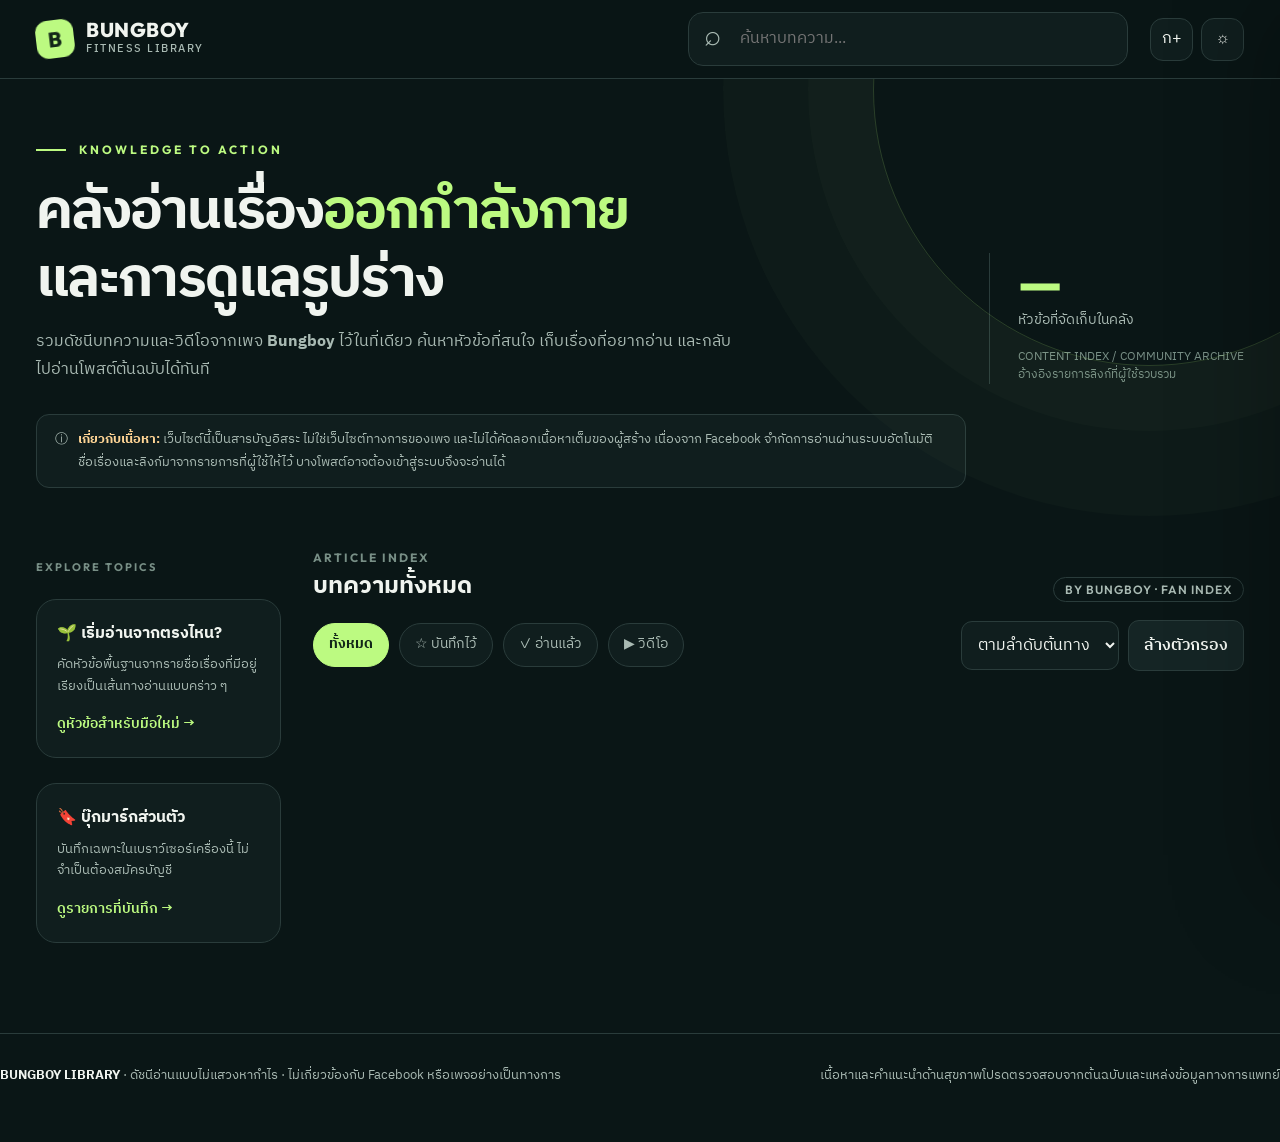
==== bungboy/index.html @ d6986ac8 "Add Bungboy fitness library index.html" ====
<!doctype html>
<html lang="th">
<head>
  <meta charset="utf-8">
  <meta name="viewport" content="width=device-width,initial-scale=1,viewport-fit=cover">
  <meta name="theme-color" content="#122928">
  <meta name="description" content="คลังหัวข้อบทความและวิดีโอจากเพจ Bungboy พร้อมระบบค้นหา แยกหมวด บุ๊กมาร์ก และลิงก์ต้นฉบับ">
  <title>BUNGBOY LIBRARY — คลังอ่านเรื่องฟิตเนส</title>
  <link rel="icon" type="image/svg+xml" href="./favicon.svg">
  <link rel="preconnect" href="https://fonts.googleapis.com">
  <link rel="preconnect" href="https://fonts.gstatic.com" crossorigin>
  <link href="https://fonts.googleapis.com/css2?family=IBM+Plex+Sans+Thai:wght@400;500;600;700&family=Outfit:wght@400;500;600;700;800&display=swap" rel="stylesheet">
  <style>
    :root {color-scheme:dark;--bg:#0a1616;--layer:#101e1e;--layer2:#152525;--line:#2a3c3b;--text:#f0f4ef;--muted:#a9bab3;--subtle:#788f86;--accent:#bcfa81;--accentInk:#122619;--gold:#ffd595;--danger:#f5a8a0;--radius:20px;--fs:16px}
    :root[data-theme="light"]{color-scheme:light;--bg:#f5f7f3;--layer:#ffffff;--layer2:#e9f1ec;--line:#d5e0d8;--text:#20302a;--muted:#55645c;--subtle:#73847a;--accent:#206f4d;--accentInk:#ffffff;--gold:#966410;--danger:#9f3c30}
    *{box-sizing:border-box}html{scroll-behavior:smooth}body{margin:0;background:var(--bg);color:var(--text);font:400 var(--fs)/1.7 'IBM Plex Sans Thai',sans-serif}button,input,select,textarea{font:inherit}a{color:inherit}button{cursor:pointer}button:focus-visible,a:focus-visible,input:focus-visible,select:focus-visible,textarea:focus-visible{outline:3px solid var(--accent);outline-offset:3px}::selection{background:var(--accent);color:var(--accentInk)}
    .container{max-width:1440px;margin:0 auto;padding:0 36px}.topbar{border-bottom:1px solid var(--line);background:color-mix(in srgb,var(--bg) 95%,transparent);position:sticky;top:0;z-index:40;backdrop-filter:blur(16px)}.topbar-inner{display:flex;align-items:center;min-height:78px;gap:22px}.brand{display:flex;align-items:center;text-decoration:none;gap:12px;flex-shrink:0}.brandmark{width:38px;height:38px;border-radius:12px;display:grid;place-items:center;background:var(--accent);color:var(--accentInk);font:800 21px Outfit,sans-serif;transform:rotate(-7deg)}.brand-title{font:800 20px/1.05 Outfit,sans-serif;letter-spacing:.5px}.brand-title small{display:block;font:500 11px/1.8 'IBM Plex Sans Thai',sans-serif;letter-spacing:1.5px;color:var(--muted)}.top-search{margin-left:auto;max-width:440px;flex:1;position:relative}.top-search:before{content:'⌕';font-size:29px;position:absolute;left:16px;top:0px;color:var(--muted)}.top-search input{background:var(--layer);border:1px solid var(--line);border-radius:15px;width:100%;padding:12px 17px 12px 51px;color:var(--text);outline:0}.top-search input:focus{border-color:var(--accent)}.iconbtn{display:inline-grid;place-items:center;border:1px solid var(--line);color:var(--text);background:var(--layer);width:43px;height:43px;border-radius:13px}.iconbtn:hover,.pill:hover,.sidebar-item:hover,.top-search input:hover{border-color:var(--accent)}.top-actions{display:flex;gap:8px}.microtag{border:1px solid var(--line);border-radius:100px;padding:4px 11px;color:var(--muted);font:600 12px Outfit,sans-serif;letter-spacing:1px}
    .hero{padding:63px 0 38px;position:relative;overflow:hidden}.hero:before{content:'';width:550px;height:550px;position:absolute;right:-145px;top:-265px;border:1px solid color-mix(in srgb,var(--accent) 18%,transparent);border-radius:50%;box-shadow:0 0 0 65px color-mix(in srgb,var(--accent) 2%,transparent),0 0 0 150px color-mix(in srgb,var(--accent) 2%,transparent);pointer-events:none}.hero-flex{display:flex;align-items:flex-end;justify-content:space-between;gap:30px}.eyebrow{font:700 12px Outfit,sans-serif;letter-spacing:3px;color:var(--accent);text-transform:uppercase;display:flex;gap:13px;align-items:center}.eyebrow:before{content:'';height:2px;width:30px;background:var(--accent)}h1{font-size:clamp(36px,4.3vw,65px);line-height:1.23;letter-spacing:-2px;max-width:780px;margin:22px 0 14px;font-weight:700}h1 span{color:var(--accent)}.intro{max-width:700px;color:var(--muted);margin:0;font-size:1.03em}.hero-side{border-left:1px solid var(--line);padding-left:28px;min-width:225px}.hero-side strong{display:block;font:800 51px/1.1 Outfit,sans-serif;color:var(--accent)}.hero-side div{color:var(--muted);font-size:.85em}.hero-side .source{font-size:.72em;line-height:1.6;margin-top:15px;color:var(--subtle)}.trust{margin-top:30px;display:inline-flex;align-items:flex-start;gap:10px;font-size:.83em;padding:13px 18px;color:var(--muted);border:1px solid var(--line);background:var(--layer);border-radius:13px;max-width:930px}.trust b{color:var(--gold);font-weight:700}
    .layout{display:grid;grid-template-columns:245px minmax(0,1fr);gap:32px;padding-top:18px;padding-bottom:90px}.aside{position:sticky;top:105px;align-self:start}.aside-section{font:700 11px Outfit,sans-serif;letter-spacing:2px;color:var(--subtle);margin:16px 0}.sidebar-item{display:flex;width:100%;align-items:center;gap:11px;padding:11px 13px;background:transparent;color:var(--muted);border:1px solid transparent;border-radius:12px;text-align:left;font-size:.92em;margin:3px 0}.sidebar-item.active{background:var(--layer2);border-color:var(--line);color:var(--accent);font-weight:600}.sidebar-item .emoji{width:23px;text-align:center;font-size:18px}.sidebar-item .count{margin-left:auto;font:600 12px Outfit,sans-serif;opacity:.65}.aside-card{border:1px solid var(--line);border-radius:var(--radius);padding:20px;background:var(--layer);margin-top:25px}.aside-card h3{margin:0 0 7px;font-size:1em}.aside-card p{margin:0 0 13px;font-size:.8em;color:var(--muted)}.aside-card button{color:var(--accent);border:0;background:transparent;padding:0;text-align:left;font-weight:600;font-size:.85em}.aside-card button:hover{text-decoration:underline}
    .content-top{display:flex;justify-content:space-between;align-items:end;gap:20px;padding:6px 0 18px}.section-label{color:var(--subtle);font:700 12px Outfit,sans-serif;letter-spacing:2px}.section-heading{font-size:24px;font-weight:700;margin:6px 0 0;line-height:1.3}.filters{display:flex;align-items:center;gap:10px;flex-wrap:wrap;padding-bottom:20px}.pill{border:1px solid var(--line);background:var(--layer);color:var(--muted);padding:9px 15px;border-radius:100px;font-size:.88em}.pill.active{border-color:var(--accent);background:var(--accent);color:var(--accentInk);font-weight:700}.filter-right{margin-left:auto;display:flex;gap:9px;align-items:center}.filter-right select{background:var(--layer);color:var(--text);border:1px solid var(--line);border-radius:11px;padding:9px 12px;max-width:180px}.results{font-size:.81em;color:var(--muted);padding-bottom:18px}.cards{display:grid;grid-template-columns:repeat(2,minmax(0,1fr));gap:15px}.item{border:1px solid var(--line);border-radius:var(--radius);background:var(--layer);padding:21px;display:flex;flex-direction:column;min-height:209px;transition:transform .2s,border-color .2s}.item:hover{border-color:color-mix(in srgb,var(--accent) 55%,var(--line));transform:translateY(-3px)}.item-top{display:flex;align-items:center;justify-content:space-between;gap:9px}.item-label{display:inline-flex;gap:7px;align-items:center;font-size:.75em;color:var(--accent);font-weight:700}.item-label .dot{background:var(--accent);width:6px;height:6px;border-radius:50%}.item .titlebutton{font-weight:700;color:var(--text);line-height:1.55;text-align:left;background:transparent;border:0;padding:14px 0 8px;font-size:1.09em;display:block;flex:1}.item .titlebutton:hover{color:var(--accent)}.item-bottom{display:flex;justify-content:space-between;align-items:center;gap:10px;color:var(--subtle);font:.78em Outfit,'IBM Plex Sans Thai',sans-serif;border-top:1px solid var(--line);padding-top:13px}.item-actions{display:flex;align-items:center;gap:8px}.savebtn{border:1px solid var(--line);background:transparent;border-radius:9px;width:33px;height:33px;color:var(--muted);font-size:19px}.savebtn.saved{color:var(--accent);border-color:var(--accent)}.readbtn{background:transparent;color:var(--accent);border:0;font-size:.87em;font-weight:700;white-space:nowrap}.readbtn:hover{text-decoration:underline}.empty{padding:70px 24px;text-align:center;border:1px dashed var(--line);border-radius:var(--radius);color:var(--muted)}.empty strong{display:block;color:var(--text);font-size:1.3em}.footer{padding:30px 0 55px;border-top:1px solid var(--line);font-size:.83em;color:var(--muted);display:flex;gap:18px;justify-content:space-between;flex-wrap:wrap}.footer strong{color:var(--text)}.footer a{color:var(--accent)}
    .backdrop{position:fixed;inset:0;background:rgba(0,0,0,.66);z-index:90;display:none}.backdrop.open{display:block}.reader{position:fixed;z-index:91;right:0;top:0;bottom:0;width:min(650px,100%);background:var(--bg);border-left:1px solid var(--line);overflow-y:auto;transform:translateX(104%);transition:transform .25s ease;box-shadow:-40px 0 90px rgba(0,0,0,.26)}.reader.open{transform:translateX(0)}.reader-head{position:sticky;top:0;z-index:2;background:var(--bg);padding:16px 25px;border-bottom:1px solid var(--line);display:flex;justify-content:space-between;align-items:center;gap:15px}.reader-inner{padding:28px 30px 75px}.reader-kicker{font:700 12px Outfit,sans-serif;letter-spacing:1.5px;color:var(--accent);text-transform:uppercase}.reader h2{font-size:clamp(27px,2.8vw,38px);line-height:1.4;letter-spacing:-.5px;margin:15px 0 23px}.source-box{border-radius:17px;padding:20px;background:var(--layer);border:1px solid var(--line)}.source-box h3{font-size:1em;margin:0 0 4px}.source-box p{color:var(--muted);font-size:.88em;margin:0 0 15px}.buttonrow{display:flex;gap:9px;flex-wrap:wrap}.primary{border:0;border-radius:11px;padding:12px 17px;color:var(--accentInk);background:var(--accent);font-weight:700;text-decoration:none;display:inline-flex;gap:8px;justify-content:center}.secondary{border:1px solid var(--line);border-radius:11px;padding:11px 15px;color:var(--text);background:var(--layer2);font-weight:600}.reader-block{margin-top:25px}.reader-block h3{margin:0 0 11px;font-size:1.08em}.reader-block p{font-size:.9em;color:var(--muted)}.preview{background:var(--layer);border:1px solid var(--line);border-radius:17px;overflow:hidden;padding:15px}.preview iframe{width:100%;min-height:470px;border:0;border-radius:10px;background:white}.preview-placeholder{padding:45px 15px;text-align:center;color:var(--muted);font-size:.9em}.preview-placeholder .symbol{display:block;font-size:42px;margin-bottom:14px}.preview-note{color:var(--subtle)!important;font-size:.78em!important}.note{width:100%;min-height:148px;resize:vertical;padding:14px;background:var(--layer);border:1px solid var(--line);color:var(--text);border-radius:12px}.reader .notice{padding:13px 17px;border-left:3px solid var(--gold);color:var(--muted);background:var(--layer);font-size:.82em;margin-top:24px}.reader .notice strong{color:var(--gold)}.mobile-cats{display:none}.kbd{font:700 11px Outfit,sans-serif;border:1px solid var(--line);padding:2px 6px;border-radius:5px;color:var(--subtle)}
    @media(max-width:1040px){.container{padding:0 24px}.layout{grid-template-columns:205px minmax(0,1fr);gap:20px}.cards{grid-template-columns:1fr}.hero-side{min-width:180px}}
    @media(max-width:760px){.container{padding:0 18px}.topbar-inner{min-height:69px;gap:11px}.brand-title{font-size:17px}.brand-title small{font-size:9px}.top-search{flex:1;min-width:0}.top-search input{padding:10px 10px 10px 36px;font-size:.82em}.top-search:before{left:9px;top:0;font-size:23px}.top-actions{gap:5px}.iconbtn{width:37px;height:37px}.hero{padding:40px 0 20px}.hero-flex{display:block}.hero-side{display:flex;gap:10px;align-items:baseline;border:0;padding:20px 0 0}.hero-side strong{font-size:36px}.hero-side .source{display:none}h1{letter-spacing:-1px;font-size:clamp(34px,7vw,47px)}.layout{display:block;padding-top:10px}.aside{display:none}.mobile-cats{display:block;overflow-x:auto;white-space:nowrap;margin-bottom:17px;padding-bottom:4px}.mobile-cats button{margin-right:7px}.content-top{align-items:center}.filter-right{margin-left:0;width:100%}.filter-right select{flex:1;max-width:none}.cards{grid-template-columns:1fr}.item{min-height:180px}.reader-inner{padding:24px 20px 50px}.reader-head{padding:14px 18px}.reader{border:0}.trust{font-size:.77em}.footer{flex-direction:column;gap:7px}}
    @media(max-width:410px){.brand-title small{display:none}.top-actions #fontBtn{display:none}.brand{gap:6px}.brandmark{width:32px;height:32px;font-size:18px}.brand-title{font-size:14px}.top-search input{font-size:.73em}.topbar-inner{gap:7px}.top-search input{padding-left:31px}}
    @media(prefers-reduced-motion:reduce){*,*:before,*:after{transition:none!important;scroll-behavior:auto!important}}
  </style>
  <script src="./data.js" defer></script>
  <script src="./app.js" defer></script>
</head>
<body>
  <header class="topbar"><div class="container topbar-inner">
    <a class="brand" href="./" aria-label="หน้าแรก Bungboy Library"><span class="brandmark">B</span><span class="brand-title">BUNGBOY <small>FITNESS LIBRARY</small></span></a>
    <label class="top-search"><span class="sr-only" style="position:absolute;clip:rect(0,0,0,0)">ค้นหาบทความ</span><input id="search" type="search" placeholder="ค้นหาบทความ..." autocomplete="off" aria-label="ค้นหาชื่อบทความ"></label>
    <div class="top-actions"><button class="iconbtn" id="fontBtn" title="เพิ่มขนาดตัวอักษร" aria-label="เพิ่มขนาดตัวอักษร">ก+</button><button class="iconbtn" id="themeBtn" title="สลับโหมดสว่างหรือมืด" aria-label="สลับธีม">☼</button></div>
  </div></header>
  <section class="hero"><div class="container"><div class="hero-flex"><div>
    <div class="eyebrow">KNOWLEDGE TO ACTION</div>
    <h1>คลังอ่านเรื่อง<span>ออกกำลังกาย</span><br>และการดูแลรูปร่าง</h1>
    <p class="intro">รวมดัชนีบทความและวิดีโอจากเพจ <strong>Bungboy</strong> ไว้ในที่เดียว ค้นหาหัวข้อที่สนใจ เก็บเรื่องที่อยากอ่าน และกลับไปอ่านโพสต์ต้นฉบับได้ทันที</p>
  </div><div class="hero-side"><strong id="heroTotal">—</strong><div>หัวข้อที่จัดเก็บในคลัง</div><div class="source">CONTENT INDEX / COMMUNITY ARCHIVE<br>อ้างอิงรายการลิงก์ที่ผู้ใช้รวบรวม</div></div></div>
  <div class="trust"><span>ⓘ</span><span><b>เกี่ยวกับเนื้อหา:</b> เว็บไซต์นี้เป็นสารบัญอิสระ ไม่ใช่เว็บไซต์ทางการของเพจ และไม่ได้คัดลอกเนื้อหาเต็มของผู้สร้าง เนื่องจาก Facebook จำกัดการอ่านผ่านระบบอัตโนมัติ ชื่อเรื่องและลิงก์มาจากรายการที่ผู้ใช้ให้ไว้ บางโพสต์อาจต้องเข้าสู่ระบบจึงจะอ่านได้</span></div>
  </div></section>
  <div class="container layout"><aside class="aside"><div class="aside-section">EXPLORE TOPICS</div><nav id="categories" aria-label="เลือกหมวดหมู่"></nav>
    <div class="aside-card"><h3>🌱 เริ่มอ่านจากตรงไหน?</h3><p>คัดหัวข้อพื้นฐานจากรายชื่อเรื่องที่มีอยู่ เรียงเป็นเส้นทางอ่านแบบคร่าว ๆ</p><button id="startRoute">ดูหัวข้อสำหรับมือใหม่ →</button></div>
    <div class="aside-card"><h3>🔖 บุ๊กมาร์กส่วนตัว</h3><p>บันทึกเฉพาะในเบราว์เซอร์เครื่องนี้ ไม่จำเป็นต้องสมัครบัญชี</p><button id="showSaved">ดูรายการที่บันทึก →</button></div>
  </aside><main id="content"><div class="content-top"><div><div class="section-label">ARTICLE INDEX</div><h2 class="section-heading" id="sectionTitle">บทความทั้งหมด</h2></div><span class="microtag">BY BUNGBOY · FAN INDEX</span></div>
    <div class="mobile-cats" id="mobileCats" aria-label="เลือกหมวดหมู่"></div>
    <div class="filters"><button class="pill active" data-filter="all">ทั้งหมด</button><button class="pill" data-filter="saved">☆ บันทึกไว้</button><button class="pill" data-filter="read">✓ อ่านแล้ว</button><button class="pill" data-filter="video">▶ วิดีโอ</button><div class="filter-right"><select id="sort" aria-label="เรียงลำดับ"><option value="original">ตามลำดับต้นทาง</option><option value="az">ชื่อเรื่อง ก → ฮ</option><option value="za">ชื่อเรื่อง ฮ → ก</option></select><button class="secondary" id="clearFilters" type="button">ล้างตัวกรอง</button></div></div>
    <div id="results" class="results" role="status" aria-live="polite"></div><div id="cards" class="cards"></div><div id="pagination" style="padding-top:26px;text-align:center"></div>
  </main></div>
  <footer class="container footer"><div><strong>BUNGBOY LIBRARY</strong> · ดัชนีอ่านแบบไม่แสวงหากำไร · ไม่เกี่ยวข้องกับ Facebook หรือเพจอย่างเป็นทางการ</div><div>เนื้อหาและคำแนะนำด้านสุขภาพโปรดตรวจสอบจากต้นฉบับและแหล่งข้อมูลทางการแพทย์</div></footer>
  <div class="backdrop" id="backdrop"></div><aside class="reader" id="reader" role="dialog" aria-modal="true" aria-labelledby="readerTitle" aria-hidden="true"><div class="reader-head"><span class="section-label">READING DESK <span id="readerPosition"></span></span><button class="iconbtn" id="closeReader" aria-label="ปิดหน้าต่างอ่าน">✕</button></div>
    <div class="reader-inner"><span class="reader-kicker" id="readerCategory"></span><h2 id="readerTitle"></h2>
      <div class="source-box"><h3>อ่านเนื้อหาจากผู้เขียนต้นฉบับ</h3><p>ลิงก์อาจเปิดในแอป Facebook/YouTube และอาจต้องเข้าสู่ระบบ บทความเต็มไม่ได้ถูกเก็บบนเว็บไซต์นี้</p><div class="buttonrow"><a class="primary" id="originalLink" target="_blank" rel="noopener noreferrer">↗ เปิดบทความต้นฉบับ</a><button class="secondary" id="copyLink">คัดลอกลิงก์</button><button class="secondary" id="markRead">✓ อ่านแล้ว</button><button class="secondary" id="saveReader">☆ บันทึก</button></div><p id="urlWarning" style="color:var(--gold);margin:12px 0 0;display:none"></p></div>
      <div class="reader-block"><h3>ดูโพสต์จากต้นทางในหน้านี้</h3><div class="preview" id="preview"><div class="preview-placeholder"><span class="symbol">▤</span><p>เปิดดูโพสต์แบบฝังได้ ถ้าเจ้าของเนื้อหาและ Facebook อนุญาต</p><button class="secondary" id="loadEmbed">ลองแสดงโพสต์แบบฝัง</button><p class="preview-note">การแสดงผลอาจไม่สำเร็จสำหรับภาพ วิดีโอ หรือโพสต์ที่ต้องเข้าสู่ระบบ</p></div></div></div>
      <div class="reader-block"><h3>📝 จดประเด็นที่คุณอ่านได้</h3><p>เขียนบันทึกของคุณเอง ระบบจะจำไว้เฉพาะเบราว์เซอร์นี้</p><textarea class="note" id="myNote" placeholder="อ่านต้นฉบับแล้ว ได้เรียนรู้อะไรบ้าง?\nเช่น สิ่งที่เข้าใจ / สิ่งที่จะนำไปลองทำ"></textarea><div style="color:var(--subtle);font-size:.75em;margin-top:7px" id="noteStatus">บันทึกอัตโนมัติในเครื่อง</div></div>
      <div class="notice"><strong>หมายเหตุ:</strong> ชื่อเรื่องเป็นข้อมูลจากรายการรวบรวม ไม่ใช่การตรวจสอบข้อความหรือข้อเท็จจริงในโพสต์ รายการที่กู้ URL จากลิงก์ถูกตัดยังต้องตรวจสอบกับโพสต์จริง</div>
    </div></aside>
</body>
</html>
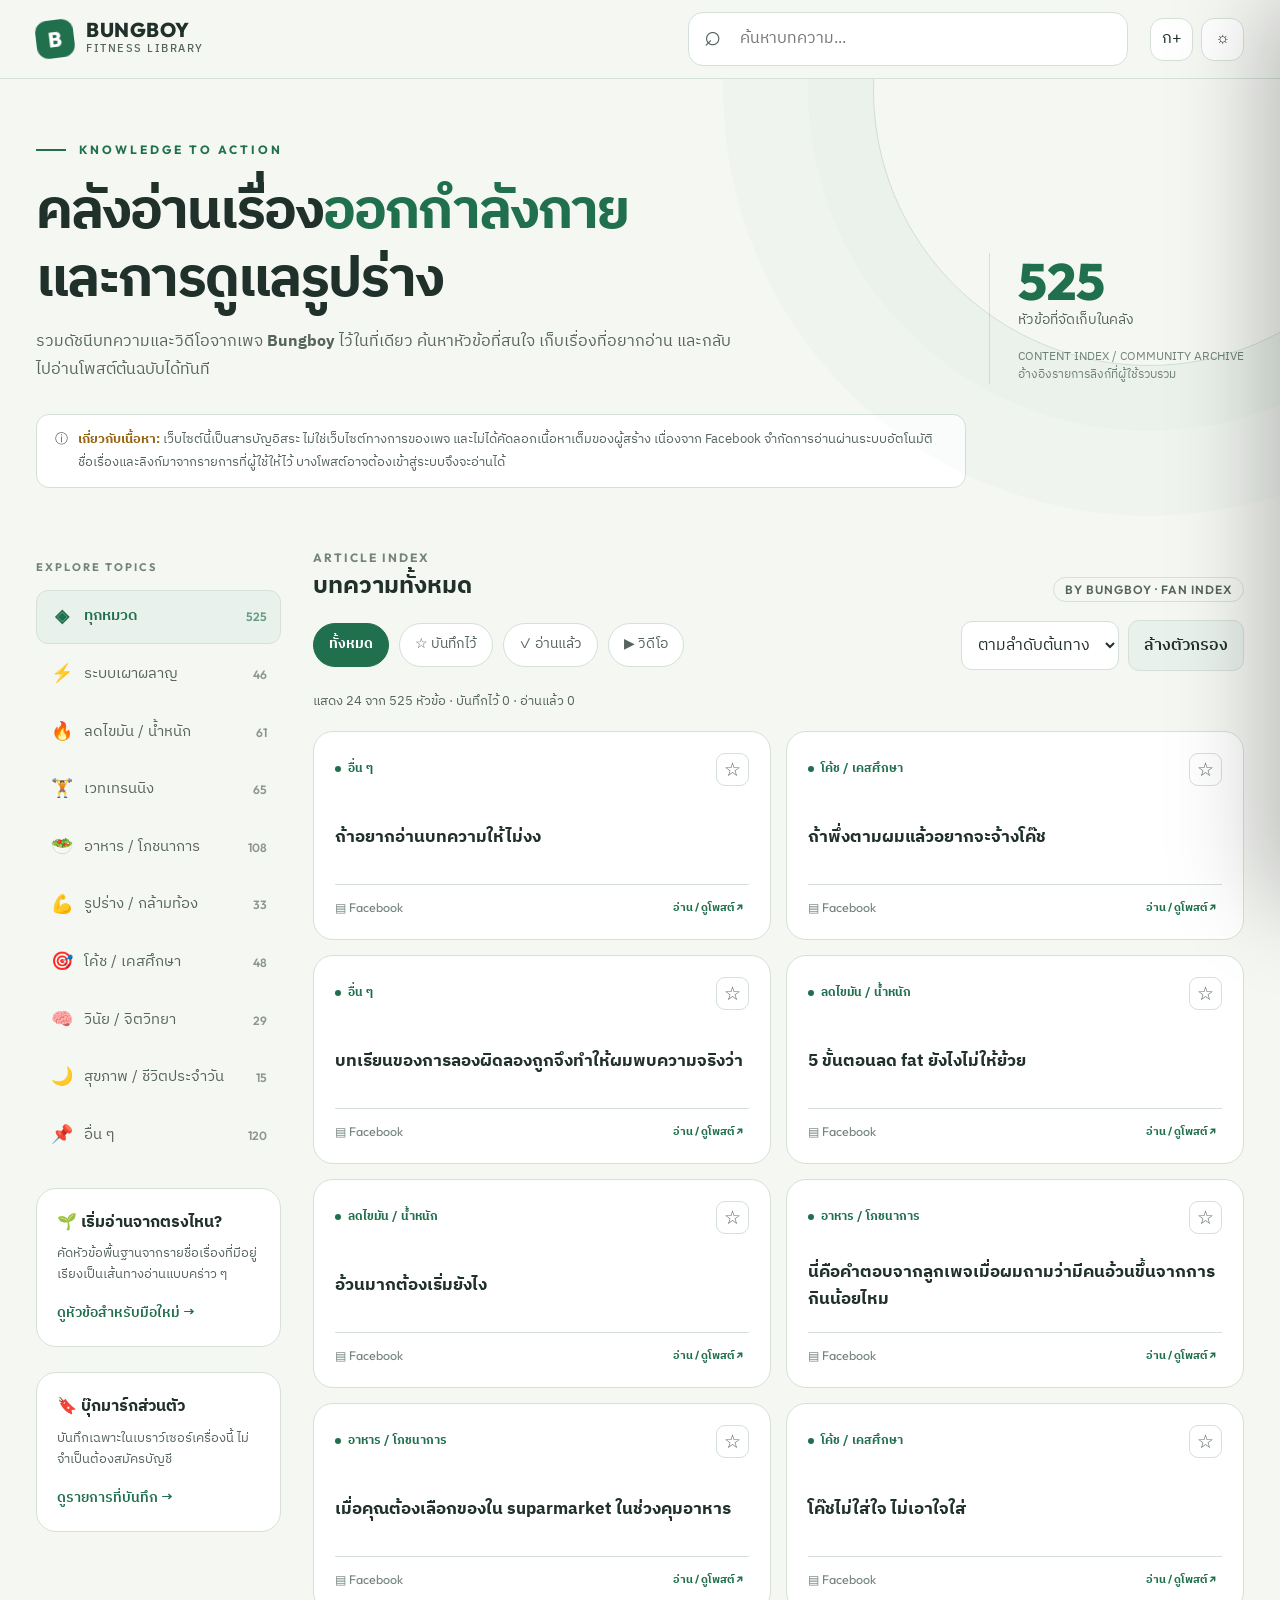
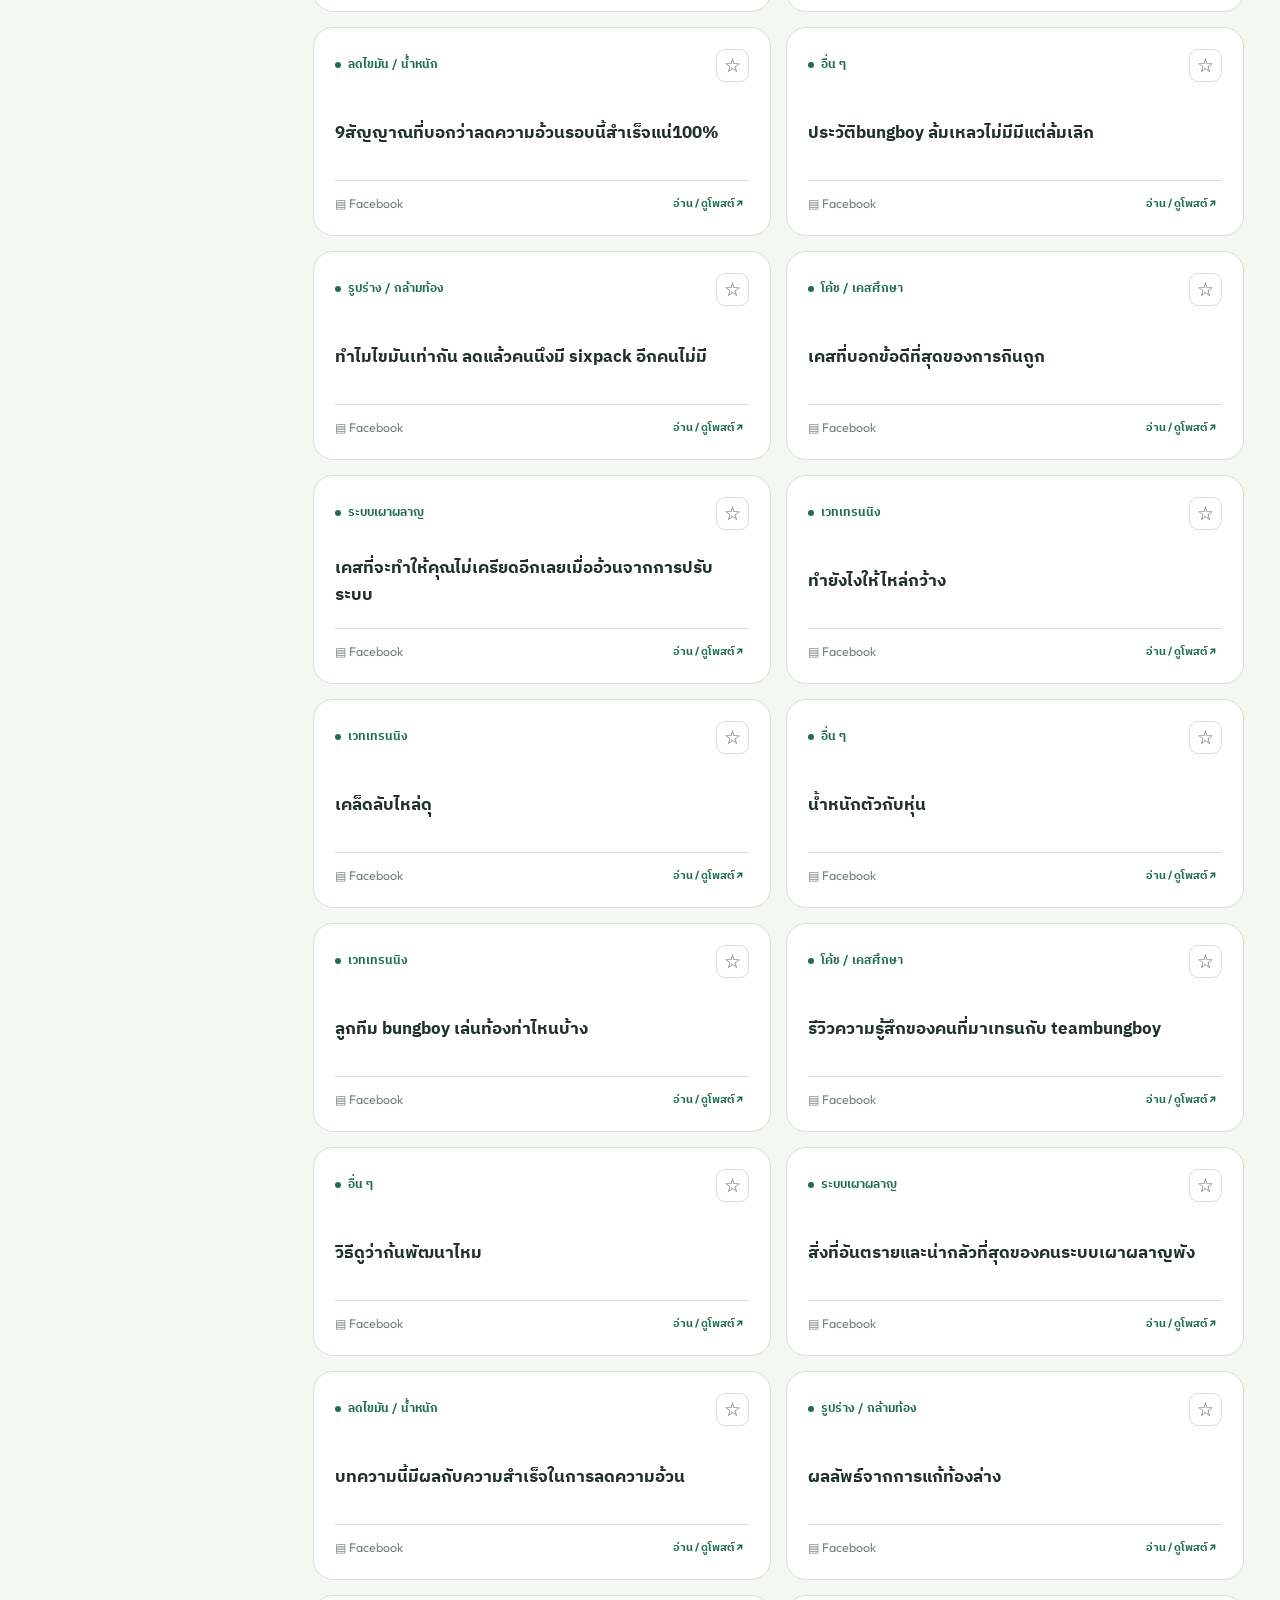
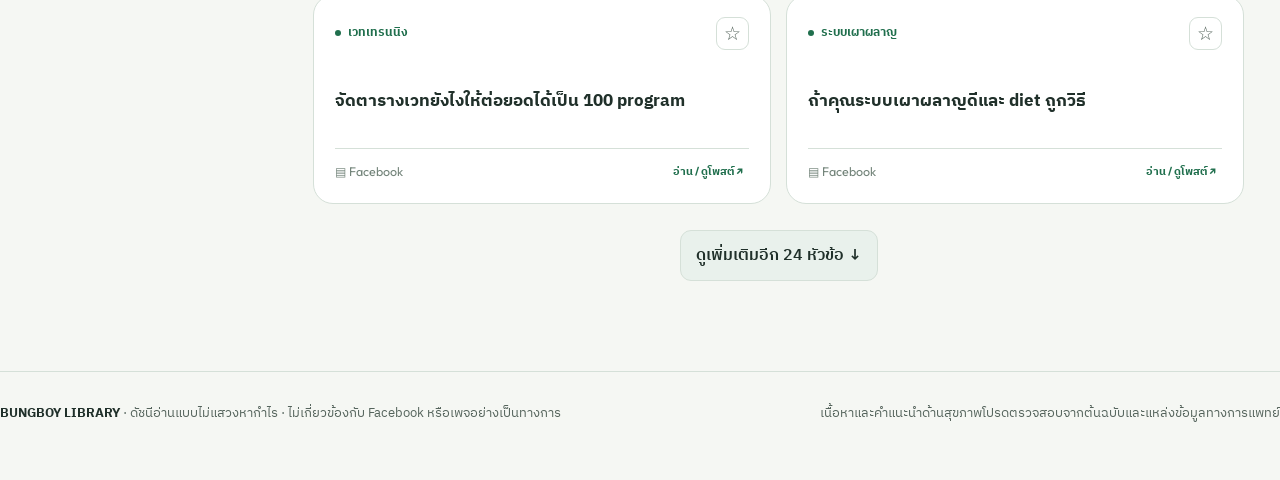
==== commit ff1a2860: "Improve mobile article index layout" ====
--- a/bungboy/index.html
+++ b/bungboy/index.html
@@ -15,12 +15,12 @@
     :root[data-theme="light"]{color-scheme:light;--bg:#f5f7f3;--layer:#ffffff;--layer2:#e9f1ec;--line:#d5e0d8;--text:#20302a;--muted:#55645c;--subtle:#73847a;--accent:#206f4d;--accentInk:#ffffff;--gold:#966410;--danger:#9f3c30}
     *{box-sizing:border-box}html{scroll-behavior:smooth}body{margin:0;background:var(--bg);color:var(--text);font:400 var(--fs)/1.7 'IBM Plex Sans Thai',sans-serif}button,input,select,textarea{font:inherit}a{color:inherit}button{cursor:pointer}button:focus-visible,a:focus-visible,input:focus-visible,select:focus-visible,textarea:focus-visible{outline:3px solid var(--accent);outline-offset:3px}::selection{background:var(--accent);color:var(--accentInk)}
     .container{max-width:1440px;margin:0 auto;padding:0 36px}.topbar{border-bottom:1px solid var(--line);background:color-mix(in srgb,var(--bg) 95%,transparent);position:sticky;top:0;z-index:40;backdrop-filter:blur(16px)}.topbar-inner{display:flex;align-items:center;min-height:78px;gap:22px}.brand{display:flex;align-items:center;text-decoration:none;gap:12px;flex-shrink:0}.brandmark{width:38px;height:38px;border-radius:12px;display:grid;place-items:center;background:var(--accent);color:var(--accentInk);font:800 21px Outfit,sans-serif;transform:rotate(-7deg)}.brand-title{font:800 20px/1.05 Outfit,sans-serif;letter-spacing:.5px}.brand-title small{display:block;font:500 11px/1.8 'IBM Plex Sans Thai',sans-serif;letter-spacing:1.5px;color:var(--muted)}.top-search{margin-left:auto;max-width:440px;flex:1;position:relative}.top-search:before{content:'⌕';font-size:29px;position:absolute;left:16px;top:0px;color:var(--muted)}.top-search input{background:var(--layer);border:1px solid var(--line);border-radius:15px;width:100%;padding:12px 17px 12px 51px;color:var(--text);outline:0}.top-search input:focus{border-color:var(--accent)}.iconbtn{display:inline-grid;place-items:center;border:1px solid var(--line);color:var(--text);background:var(--layer);width:43px;height:43px;border-radius:13px}.iconbtn:hover,.pill:hover,.sidebar-item:hover,.top-search input:hover{border-color:var(--accent)}.top-actions{display:flex;gap:8px}.microtag{border:1px solid var(--line);border-radius:100px;padding:4px 11px;color:var(--muted);font:600 12px Outfit,sans-serif;letter-spacing:1px}
-    .hero{padding:63px 0 38px;position:relative;overflow:hidden}.hero:before{content:'';width:550px;height:550px;position:absolute;right:-145px;top:-265px;border:1px solid color-mix(in srgb,var(--accent) 18%,transparent);border-radius:50%;box-shadow:0 0 0 65px color-mix(in srgb,var(--accent) 2%,transparent),0 0 0 150px color-mix(in srgb,var(--accent) 2%,transparent);pointer-events:none}.hero-flex{display:flex;align-items:flex-end;justify-content:space-between;gap:30px}.eyebrow{font:700 12px Outfit,sans-serif;letter-spacing:3px;color:var(--accent);text-transform:uppercase;display:flex;gap:13px;align-items:center}.eyebrow:before{content:'';height:2px;width:30px;background:var(--accent)}h1{font-size:clamp(36px,4.3vw,65px);line-height:1.23;letter-spacing:-2px;max-width:780px;margin:22px 0 14px;font-weight:700}h1 span{color:var(--accent)}.intro{max-width:700px;color:var(--muted);margin:0;font-size:1.03em}.hero-side{border-left:1px solid var(--line);padding-left:28px;min-width:225px}.hero-side strong{display:block;font:800 51px/1.1 Outfit,sans-serif;color:var(--accent)}.hero-side div{color:var(--muted);font-size:.85em}.hero-side .source{font-size:.72em;line-height:1.6;margin-top:15px;color:var(--subtle)}.trust{margin-top:30px;display:inline-flex;align-items:flex-start;gap:10px;font-size:.83em;padding:13px 18px;color:var(--muted);border:1px solid var(--line);background:var(--layer);border-radius:13px;max-width:930px}.trust b{color:var(--gold);font-weight:700}
+    .hero{padding:63px 0 38px;position:relative;overflow:hidden}.hero:before{content:'';width:550px;height:550px;position:absolute;right:-145px;top:-265px;border:1px solid color-mix(in srgb,var(--accent) 18%,transparent);border-radius:50%;box-shadow:0 0 0 65px color-mix(in srgb,var(--accent) 2%,transparent),0 0 0 150px color-mix(in srgb,var(--accent) 2%,transparent);pointer-events:none}.hero-flex{display:flex;align-items:flex-end;justify-content:space-between;gap:30px}.eyebrow{font:700 12px Outfit,sans-serif;letter-spacing:3px;color:var(--accent);text-transform:uppercase;display:flex;gap:13px;align-items:center}.eyebrow:before{content:'';height:2px;width:30px;background:var(--accent)}h1{font-size:clamp(36px,4.3vw,65px);line-height:1.23;letter-spacing:-2px;max-width:780px;margin:22px 0 14px;font-weight:700}h1 span{color:var(--accent);white-space:nowrap}.intro{max-width:700px;color:var(--muted);margin:0;font-size:1.03em}.hero-side{border-left:1px solid var(--line);padding-left:28px;min-width:225px}.hero-side strong{display:block;font:800 51px/1.1 Outfit,sans-serif;color:var(--accent)}.hero-side div{color:var(--muted);font-size:.85em}.hero-side .source{font-size:.72em;line-height:1.6;margin-top:15px;color:var(--subtle)}.trust{margin-top:30px;display:inline-flex;align-items:flex-start;gap:10px;font-size:.83em;padding:13px 18px;color:var(--muted);border:1px solid var(--line);background:var(--layer);border-radius:13px;max-width:930px}.trust b{color:var(--gold);font-weight:700}
     .layout{display:grid;grid-template-columns:245px minmax(0,1fr);gap:32px;padding-top:18px;padding-bottom:90px}.aside{position:sticky;top:105px;align-self:start}.aside-section{font:700 11px Outfit,sans-serif;letter-spacing:2px;color:var(--subtle);margin:16px 0}.sidebar-item{display:flex;width:100%;align-items:center;gap:11px;padding:11px 13px;background:transparent;color:var(--muted);border:1px solid transparent;border-radius:12px;text-align:left;font-size:.92em;margin:3px 0}.sidebar-item.active{background:var(--layer2);border-color:var(--line);color:var(--accent);font-weight:600}.sidebar-item .emoji{width:23px;text-align:center;font-size:18px}.sidebar-item .count{margin-left:auto;font:600 12px Outfit,sans-serif;opacity:.65}.aside-card{border:1px solid var(--line);border-radius:var(--radius);padding:20px;background:var(--layer);margin-top:25px}.aside-card h3{margin:0 0 7px;font-size:1em}.aside-card p{margin:0 0 13px;font-size:.8em;color:var(--muted)}.aside-card button{color:var(--accent);border:0;background:transparent;padding:0;text-align:left;font-weight:600;font-size:.85em}.aside-card button:hover{text-decoration:underline}
     .content-top{display:flex;justify-content:space-between;align-items:end;gap:20px;padding:6px 0 18px}.section-label{color:var(--subtle);font:700 12px Outfit,sans-serif;letter-spacing:2px}.section-heading{font-size:24px;font-weight:700;margin:6px 0 0;line-height:1.3}.filters{display:flex;align-items:center;gap:10px;flex-wrap:wrap;padding-bottom:20px}.pill{border:1px solid var(--line);background:var(--layer);color:var(--muted);padding:9px 15px;border-radius:100px;font-size:.88em}.pill.active{border-color:var(--accent);background:var(--accent);color:var(--accentInk);font-weight:700}.filter-right{margin-left:auto;display:flex;gap:9px;align-items:center}.filter-right select{background:var(--layer);color:var(--text);border:1px solid var(--line);border-radius:11px;padding:9px 12px;max-width:180px}.results{font-size:.81em;color:var(--muted);padding-bottom:18px}.cards{display:grid;grid-template-columns:repeat(2,minmax(0,1fr));gap:15px}.item{border:1px solid var(--line);border-radius:var(--radius);background:var(--layer);padding:21px;display:flex;flex-direction:column;min-height:209px;transition:transform .2s,border-color .2s}.item:hover{border-color:color-mix(in srgb,var(--accent) 55%,var(--line));transform:translateY(-3px)}.item-top{display:flex;align-items:center;justify-content:space-between;gap:9px}.item-label{display:inline-flex;gap:7px;align-items:center;font-size:.75em;color:var(--accent);font-weight:700}.item-label .dot{background:var(--accent);width:6px;height:6px;border-radius:50%}.item .titlebutton{font-weight:700;color:var(--text);line-height:1.55;text-align:left;background:transparent;border:0;padding:14px 0 8px;font-size:1.09em;display:block;flex:1}.item .titlebutton:hover{color:var(--accent)}.item-bottom{display:flex;justify-content:space-between;align-items:center;gap:10px;color:var(--subtle);font:.78em Outfit,'IBM Plex Sans Thai',sans-serif;border-top:1px solid var(--line);padding-top:13px}.item-actions{display:flex;align-items:center;gap:8px}.savebtn{border:1px solid var(--line);background:transparent;border-radius:9px;width:33px;height:33px;color:var(--muted);font-size:19px}.savebtn.saved{color:var(--accent);border-color:var(--accent)}.readbtn{background:transparent;color:var(--accent);border:0;font-size:.87em;font-weight:700;white-space:nowrap}.readbtn:hover{text-decoration:underline}.empty{padding:70px 24px;text-align:center;border:1px dashed var(--line);border-radius:var(--radius);color:var(--muted)}.empty strong{display:block;color:var(--text);font-size:1.3em}.footer{padding:30px 0 55px;border-top:1px solid var(--line);font-size:.83em;color:var(--muted);display:flex;gap:18px;justify-content:space-between;flex-wrap:wrap}.footer strong{color:var(--text)}.footer a{color:var(--accent)}
     .backdrop{position:fixed;inset:0;background:rgba(0,0,0,.66);z-index:90;display:none}.backdrop.open{display:block}.reader{position:fixed;z-index:91;right:0;top:0;bottom:0;width:min(650px,100%);background:var(--bg);border-left:1px solid var(--line);overflow-y:auto;transform:translateX(104%);transition:transform .25s ease;box-shadow:-40px 0 90px rgba(0,0,0,.26)}.reader.open{transform:translateX(0)}.reader-head{position:sticky;top:0;z-index:2;background:var(--bg);padding:16px 25px;border-bottom:1px solid var(--line);display:flex;justify-content:space-between;align-items:center;gap:15px}.reader-inner{padding:28px 30px 75px}.reader-kicker{font:700 12px Outfit,sans-serif;letter-spacing:1.5px;color:var(--accent);text-transform:uppercase}.reader h2{font-size:clamp(27px,2.8vw,38px);line-height:1.4;letter-spacing:-.5px;margin:15px 0 23px}.source-box{border-radius:17px;padding:20px;background:var(--layer);border:1px solid var(--line)}.source-box h3{font-size:1em;margin:0 0 4px}.source-box p{color:var(--muted);font-size:.88em;margin:0 0 15px}.buttonrow{display:flex;gap:9px;flex-wrap:wrap}.primary{border:0;border-radius:11px;padding:12px 17px;color:var(--accentInk);background:var(--accent);font-weight:700;text-decoration:none;display:inline-flex;gap:8px;justify-content:center}.secondary{border:1px solid var(--line);border-radius:11px;padding:11px 15px;color:var(--text);background:var(--layer2);font-weight:600}.reader-block{margin-top:25px}.reader-block h3{margin:0 0 11px;font-size:1.08em}.reader-block p{font-size:.9em;color:var(--muted)}.preview{background:var(--layer);border:1px solid var(--line);border-radius:17px;overflow:hidden;padding:15px}.preview iframe{width:100%;min-height:470px;border:0;border-radius:10px;background:white}.preview-placeholder{padding:45px 15px;text-align:center;color:var(--muted);font-size:.9em}.preview-placeholder .symbol{display:block;font-size:42px;margin-bottom:14px}.preview-note{color:var(--subtle)!important;font-size:.78em!important}.note{width:100%;min-height:148px;resize:vertical;padding:14px;background:var(--layer);border:1px solid var(--line);color:var(--text);border-radius:12px}.reader .notice{padding:13px 17px;border-left:3px solid var(--gold);color:var(--muted);background:var(--layer);font-size:.82em;margin-top:24px}.reader .notice strong{color:var(--gold)}.mobile-cats{display:none}.kbd{font:700 11px Outfit,sans-serif;border:1px solid var(--line);padding:2px 6px;border-radius:5px;color:var(--subtle)}
     @media(max-width:1040px){.container{padding:0 24px}.layout{grid-template-columns:205px minmax(0,1fr);gap:20px}.cards{grid-template-columns:1fr}.hero-side{min-width:180px}}
-    @media(max-width:760px){.container{padding:0 18px}.topbar-inner{min-height:69px;gap:11px}.brand-title{font-size:17px}.brand-title small{font-size:9px}.top-search{flex:1;min-width:0}.top-search input{padding:10px 10px 10px 36px;font-size:.82em}.top-search:before{left:9px;top:0;font-size:23px}.top-actions{gap:5px}.iconbtn{width:37px;height:37px}.hero{padding:40px 0 20px}.hero-flex{display:block}.hero-side{display:flex;gap:10px;align-items:baseline;border:0;padding:20px 0 0}.hero-side strong{font-size:36px}.hero-side .source{display:none}h1{letter-spacing:-1px;font-size:clamp(34px,7vw,47px)}.layout{display:block;padding-top:10px}.aside{display:none}.mobile-cats{display:block;overflow-x:auto;white-space:nowrap;margin-bottom:17px;padding-bottom:4px}.mobile-cats button{margin-right:7px}.content-top{align-items:center}.filter-right{margin-left:0;width:100%}.filter-right select{flex:1;max-width:none}.cards{grid-template-columns:1fr}.item{min-height:180px}.reader-inner{padding:24px 20px 50px}.reader-head{padding:14px 18px}.reader{border:0}.trust{font-size:.77em}.footer{flex-direction:column;gap:7px}}
+    @media(max-width:760px){.container{padding:0 18px}.topbar-inner{min-height:69px;gap:11px}.brand-title{font-size:17px}.brand-title small{font-size:9px}.top-search{flex:1;min-width:0}.top-search input{padding:10px 10px 10px 36px;font-size:.82em}.top-search:before{left:9px;top:0;font-size:23px}.top-actions{gap:5px}.iconbtn{width:37px;height:37px}.hero{padding:40px 0 20px}.hero-flex{display:block}.hero-side{display:flex;gap:10px;align-items:baseline;border:0;padding:20px 0 0}.hero-side strong{font-size:36px}.hero-side .source{display:none}h1{letter-spacing:-1px;font-size:clamp(34px,7vw,47px)}.layout{display:block;padding-top:10px}.aside{display:none}.mobile-cats{display:block;overflow-x:auto;white-space:nowrap;margin-bottom:17px;padding-bottom:4px}.mobile-cats button{margin-right:7px;display:inline-flex;align-items:center;gap:6px;white-space:nowrap}.mobile-cats .count{font-size:12px}.microtag{display:none}.content-top{align-items:center}.filter-right{margin-left:0;width:100%}.filter-right select{flex:1;max-width:none}.cards{grid-template-columns:1fr}.item{min-height:180px}.reader-inner{padding:24px 20px 50px}.reader-head{padding:14px 18px}.reader{border:0}.trust{font-size:.77em}.footer{flex-direction:column;gap:7px}}
     @media(max-width:410px){.brand-title small{display:none}.top-actions #fontBtn{display:none}.brand{gap:6px}.brandmark{width:32px;height:32px;font-size:18px}.brand-title{font-size:14px}.top-search input{font-size:.73em}.topbar-inner{gap:7px}.top-search input{padding-left:31px}}
     @media(prefers-reduced-motion:reduce){*,*:before,*:after{transition:none!important;scroll-behavior:auto!important}}
   </style>
